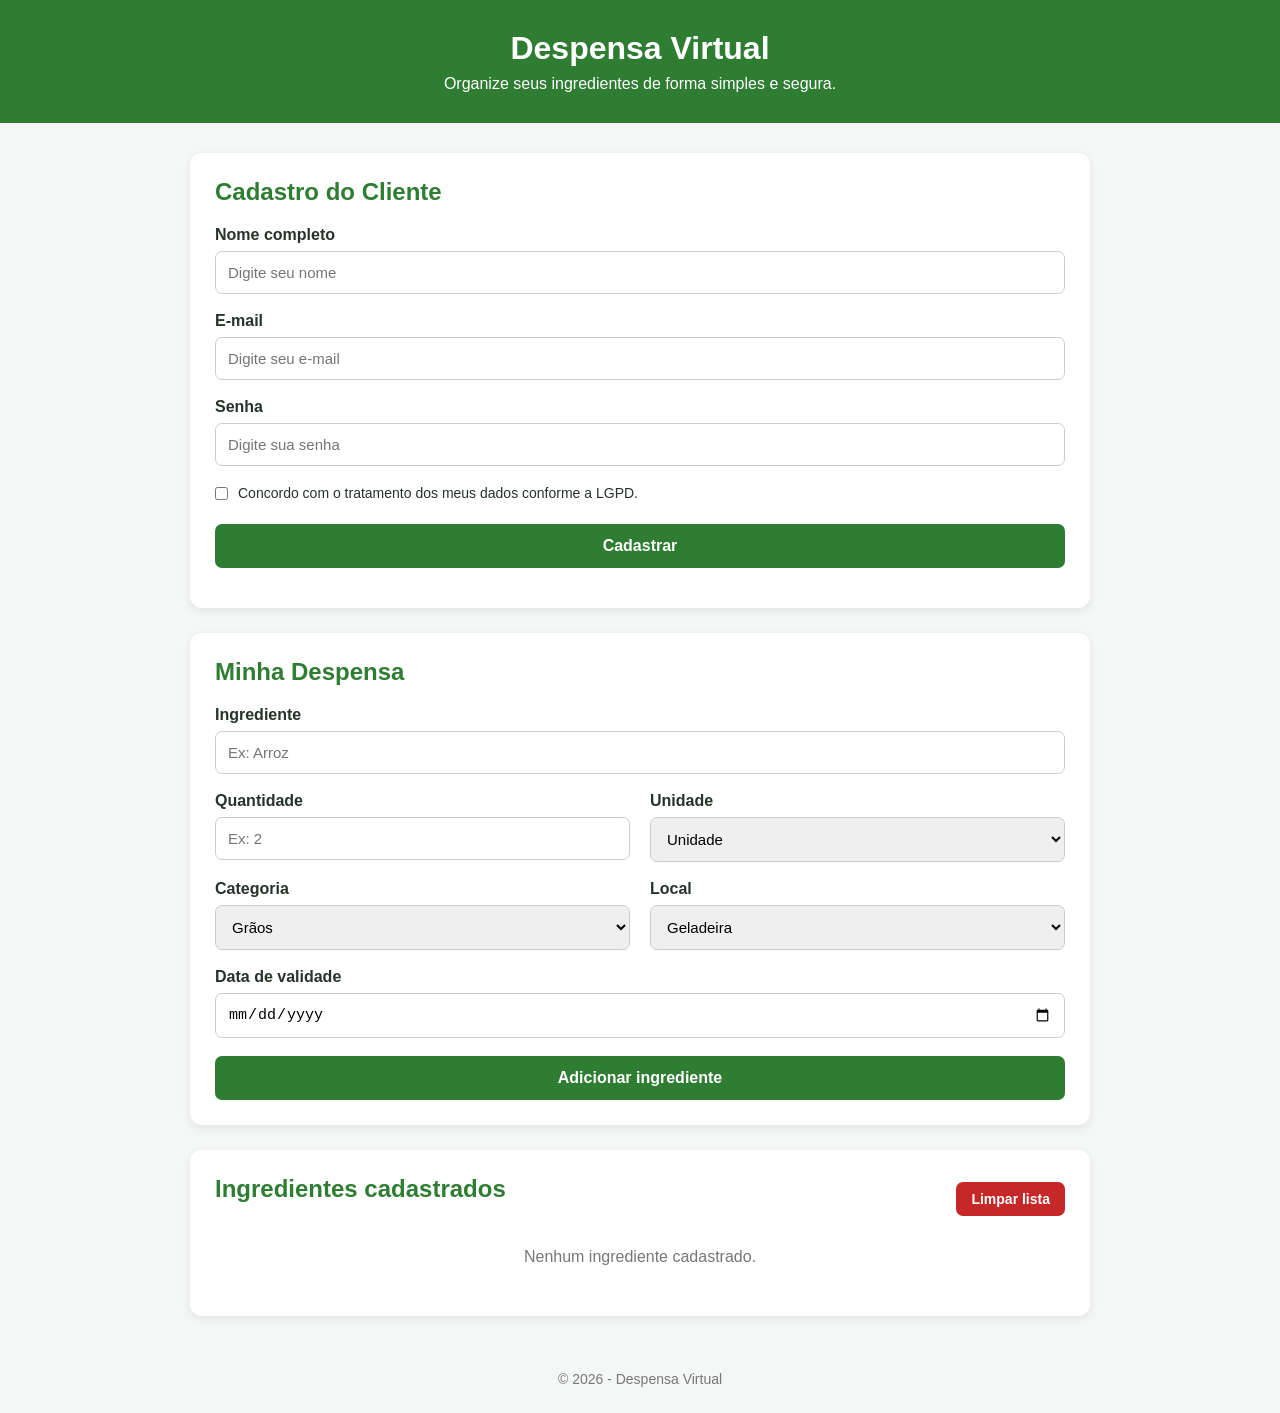
==== index.html @ aa0f0c04 "Essencial Receitas" ====
<!DOCTYPE html>
<html lang="en">
<head>
    <meta charset="UTF-8">
    <meta name="viewport" content="width=device-width, initial-scale=1.0">
    <title>Document</title>
    <link rel="stylesheet" href="/css/style.css">
</head>
<body>
     <header>
        <h1>Despensa Virtual</h1>
        <p>Organize seus ingredientes de forma simples e segura.</p>
    </header>

    <main>

        <!-- CADASTRO DO CLIENTE -->
        <section class="card">
            <h2>Cadastro do Cliente</h2>

            <form id="cadastroForm">

                <div class="campo">
                    <label for="nome">Nome completo</label>
                    <input
                        type="text"
                        id="nome"
                        placeholder="Digite seu nome"
                        required
                    >
                </div>

                <div class="campo">
                    <label for="email">E-mail</label>
                    <input
                        type="email"
                        id="email"
                        placeholder="Digite seu e-mail"
                        required
                    >
                </div>

                <div class="campo">
                    <label for="senha">Senha</label>
                    <input
                        type="password"
                        id="senha"
                        placeholder="Digite sua senha"
                        minlength="6"
                        required
                    >
                </div>

                <div class="lgpd">
                    <input type="checkbox" id="lgpd" required>

                    <label for="lgpd">
                        Concordo com o tratamento dos meus dados
                        conforme a LGPD.
                    </label>
                </div>

                <button type="submit">
                    Cadastrar
                </button>

            </form>

            <p id="mensagemCadastro"></p>
        </section>


        <!-- DESPENSA -->
        <section class="card">

            <h2>Minha Despensa</h2>

            <form id="ingredienteForm">

                <div class="campo">
                    <label for="ingrediente">Ingrediente</label>

                    <input
                        type="text"
                        id="ingrediente"
                        placeholder="Ex: Arroz"
                        required
                    >
                </div>

                <div class="linha">

                    <div class="campo">
                        <label for="quantidade">Quantidade</label>

                        <input
                            type="number"
                            id="quantidade"
                            min="1"
                            placeholder="Ex: 2"
                            required
                        >
                    </div>

                    <div class="campo">
                        <label for="unidade">Unidade</label>

                        <select id="unidade">
                            <option value="unidade">Unidade</option>
                            <option value="kg">Kg</option>
                            <option value="g">Gramas</option>
                            <option value="l">Litros</option>
                            <option value="ml">Ml</option>
                        </select>
                    </div>

                </div>


                <div class="linha">

                    <div class="campo">
                        <label for="categoria">Categoria</label>

                        <select id="categoria">

                            <option value="Grãos">
                                Grãos
                            </option>

                            <option value="Frutas">
                                Frutas
                            </option>

                            <option value="Verduras">
                                Verduras
                            </option>

                            <option value="Carnes">
                                Carnes
                            </option>

                            <option value="Laticínios">
                                Laticínios
                            </option>

                            <option value="Bebidas">
                                Bebidas
                            </option>

                            <option value="Outros">
                                Outros
                            </option>

                        </select>
                    </div>


                    <div class="campo">
                        <label for="local">Local</label>

                        <select id="local">

                            <option value="Geladeira">
                                Geladeira
                            </option>

                            <option value="Despensa">
                                Despensa
                            </option>

                            <option value="Freezer">
                                Freezer
                            </option>

                        </select>
                    </div>

                </div>


                <div class="campo">

                    <label for="validade">
                        Data de validade
                    </label>

                    <input
                        type="date"
                        id="validade"
                    >

                </div>


                <button type="submit">
                    Adicionar ingrediente
                </button>

            </form>

        </section>


        <!-- LISTA DE INGREDIENTES -->
        <section class="card">

            <div class="titulo-lista">

                <h2>
                    Ingredientes cadastrados
                </h2>

                <button
                    type="button"
                    id="limparLista"
                    class="btn-danger"
                >
                    Limpar lista
                </button>

            </div>


            <div id="listaIngredientes">

                <p class="vazio">
                    Nenhum ingrediente cadastrado.
                </p>

            </div>

        </section>

    </main>


    <footer>
        <p>
            © 2026 - Despensa Virtual
        </p>
    </footer>
    <script src="/js/script.js"></script>
</body>
</html>
---- css/style.css ----
/* RESET */

* {
    margin: 0;
    padding: 0;
    box-sizing: border-box;
}


/* CONFIGURAÇÕES GERAIS */

body {
    font-family: Arial, Helvetica, sans-serif;

    background-color: #f4f7f5;

    color: #26332b;

    min-height: 100vh;
}


/* CABEÇALHO */

header {
    background-color: #2e7d32;

    color: white;

    text-align: center;

    padding: 30px 20px;
}

header h1 {
    margin-bottom: 8px;

    font-size: 32px;
}

header p {
    font-size: 16px;
}


/* CONTEÚDO */

main {
    width: 90%;

    max-width: 900px;

    margin: 30px auto;
}


/* CARDS */

.card {
    background-color: white;

    border-radius: 12px;

    padding: 25px;

    margin-bottom: 25px;

    box-shadow: 0 3px 10px rgba(0, 0, 0, 0.08);
}

.card h2 {
    color: #2e7d32;

    margin-bottom: 20px;
}


/* FORMULÁRIOS */

.campo {
    display: flex;

    flex-direction: column;

    margin-bottom: 18px;
}

.campo label {
    font-weight: bold;

    margin-bottom: 7px;
}

.campo input,
.campo select {
    padding: 12px;

    border: 1px solid #ccc;

    border-radius: 7px;

    font-size: 15px;

    outline: none;
}

.campo input:focus,
.campo select:focus {
    border-color: #2e7d32;

    box-shadow: 0 0 0 2px rgba(46, 125, 50, 0.12);
}


/* LINHAS */

.linha {
    display: grid;

    grid-template-columns: 1fr 1fr;

    gap: 20px;
}


/* LGPD */

.lgpd {
    display: flex;

    align-items: flex-start;

    gap: 10px;

    margin-bottom: 20px;

    font-size: 14px;

    line-height: 1.4;
}

.lgpd input {
    margin-top: 3px;
}


/* BOTÕES */

button {
    width: 100%;

    padding: 13px;

    border: none;

    border-radius: 7px;

    background-color: #2e7d32;

    color: white;

    font-size: 16px;

    font-weight: bold;

    cursor: pointer;

    transition: 0.2s;
}

button:hover {
    background-color: #256628;
}


/* MENSAGEM */

#mensagemCadastro {
    margin-top: 15px;

    font-weight: bold;
}

.sucesso {
    color: #2e7d32;
}

.erro {
    color: #c62828;
}


/* TÍTULO DA LISTA */

.titulo-lista {
    display: flex;

    align-items: center;

    justify-content: space-between;

    gap: 20px;
}

.titulo-lista h2 {
    margin-bottom: 20px;
}


/* BOTÃO DE EXCLUSÃO */

.btn-danger {
    width: auto;

    padding: 9px 15px;

    background-color: #c62828;

    font-size: 14px;
}

.btn-danger:hover {
    background-color: #a51f1f;
}


/* ITEM DA DESPENSA */

.ingrediente {
    border: 1px solid #ddd;

    border-left: 5px solid #2e7d32;

    border-radius: 8px;

    padding: 16px;

    margin-bottom: 12px;

    background-color: #fafafa;
}

.ingrediente-topo {
    display: flex;

    justify-content: space-between;

    align-items: center;

    margin-bottom: 10px;
}

.ingrediente h3 {
    color: #2e7d32;
}

.ingrediente-info {
    display: grid;

    grid-template-columns: repeat(2, 1fr);

    gap: 8px;

    font-size: 14px;
}

.btn-excluir {
    width: auto;

    padding: 7px 12px;

    background-color: #e53935;

    font-size: 13px;
}

.btn-excluir:hover {
    background-color: #c62828;
}


/* LISTA VAZIA */

.vazio {
    text-align: center;

    color: #777;

    padding: 25px;
}


/* RODAPÉ */

footer {
    text-align: center;

    padding: 25px;

    color: #777;

    font-size: 14px;
}


/* RESPONSIVIDADE */

@media (max-width: 600px) {

    header h1 {
        font-size: 25px;
    }

    main {
        width: 95%;
    }

    .linha {
        grid-template-columns: 1fr;

        gap: 0;
    }

    .titulo-lista {
        flex-direction: column;

        align-items: stretch;
    }

    .titulo-lista h2 {
        margin-bottom: 10px;
    }

    .btn-danger {
        width: 100%;

        margin-bottom: 15px;
    }

    .ingrediente-topo {
        flex-direction: column;

        align-items: flex-start;

        gap: 10px;
    }

    .btn-excluir {
        width: 100%;
    }

    .ingrediente-info {
        grid-template-columns: 1fr;
    }
}
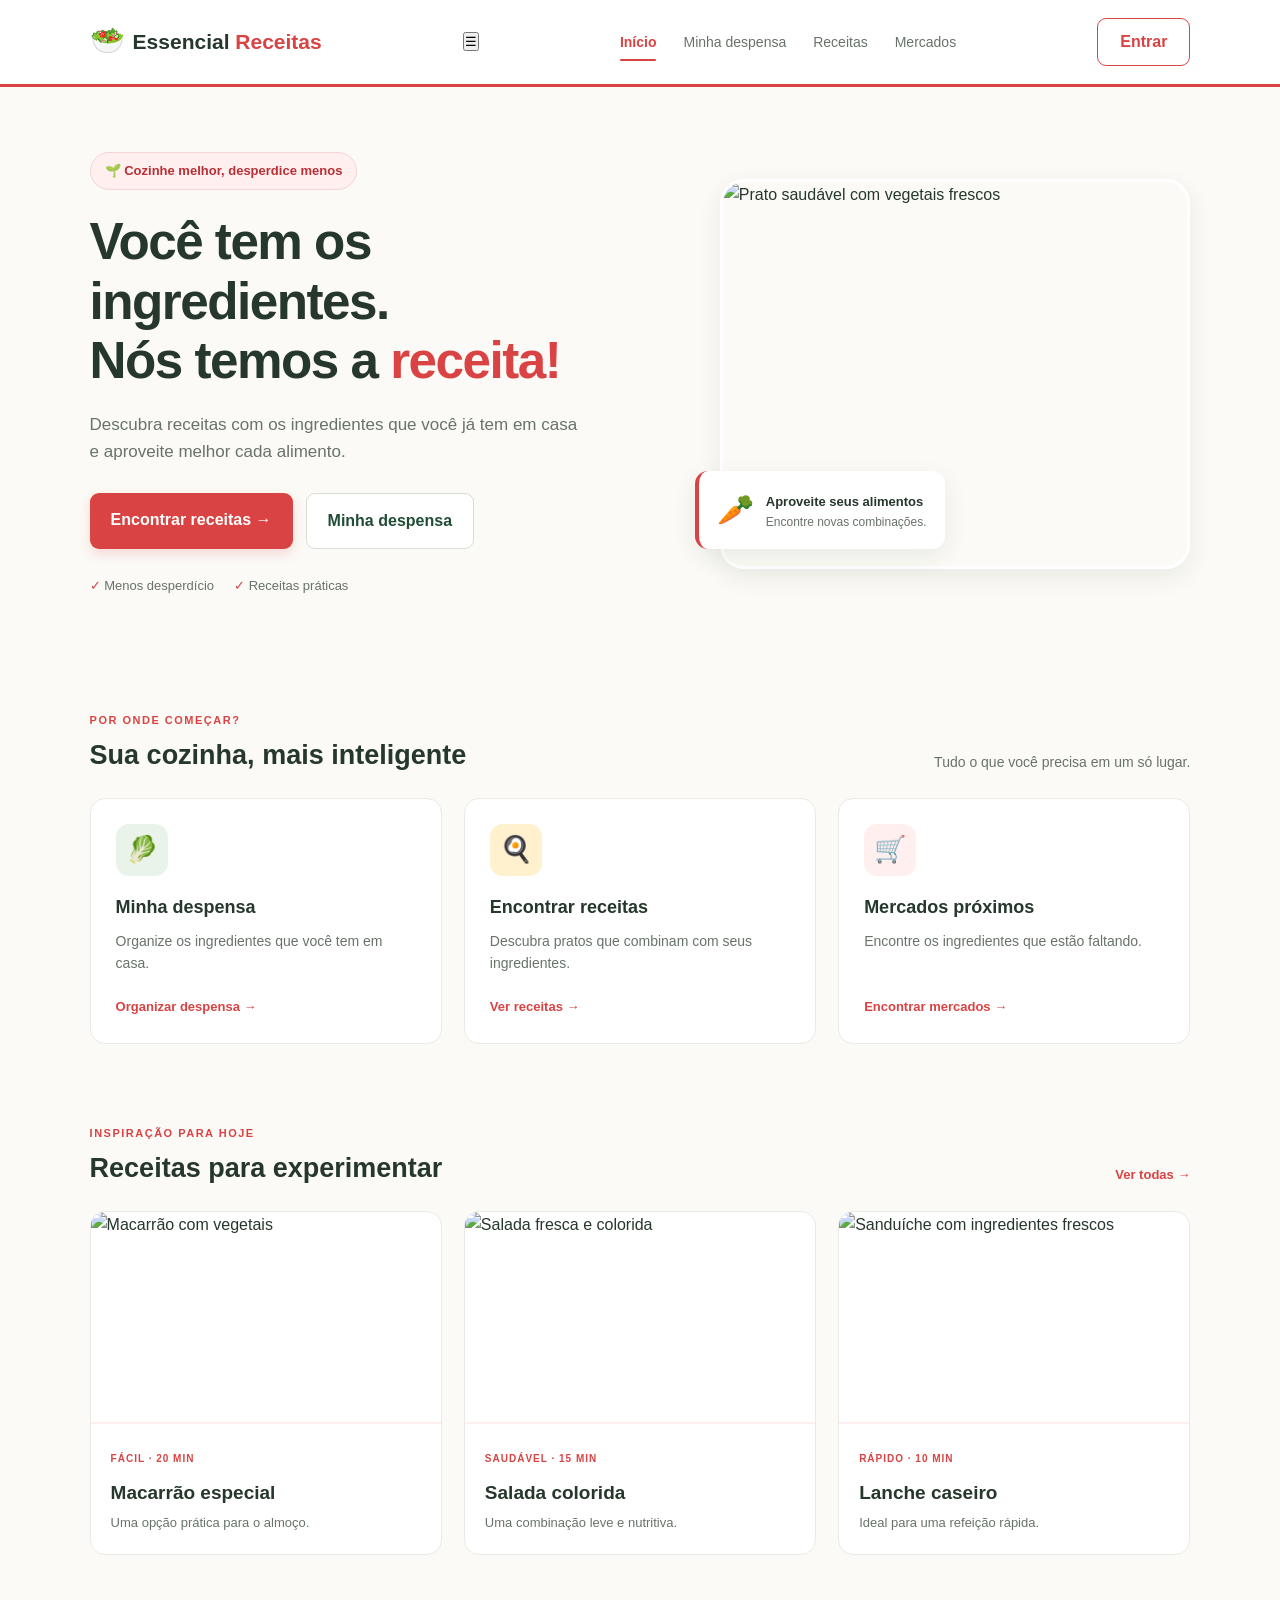
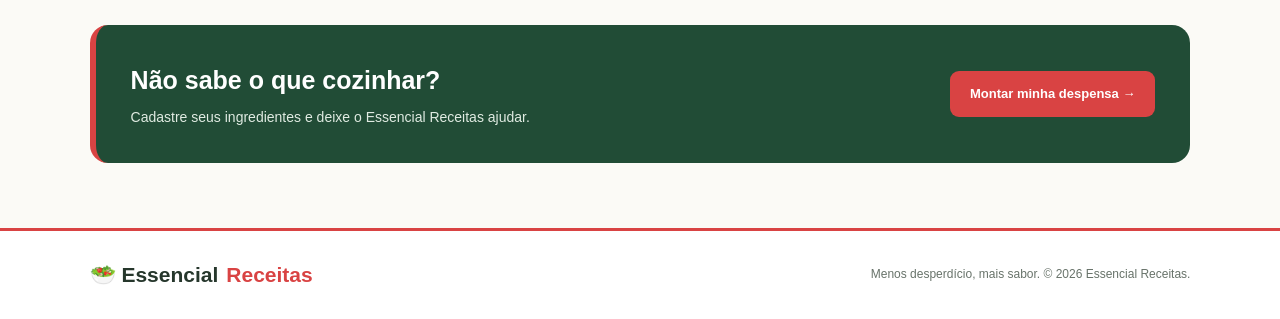
==== commit af91b5e1: "Telas essencial receitas" ====
--- a/index.html
+++ b/index.html
@@ -1,245 +1,183 @@
+
 <!DOCTYPE html>
-<html lang="en">
+<html lang="pt-BR">
 <head>
     <meta charset="UTF-8">
     <meta name="viewport" content="width=device-width, initial-scale=1.0">
-    <title>Document</title>
-    <link rel="stylesheet" href="/css/style.css">
+    <title>Essencial Receitas</title>
+    <link rel="stylesheet" href="css/style.css">
 </head>
+
 <body>
-     <header>
-        <h1>Despensa Virtual</h1>
-        <p>Organize seus ingredientes de forma simples e segura.</p>
+
+    <header class="cabecalho">
+        <a href="index.html" class="logo">
+            <span class="logo-icone">🥗</span>
+            <span>Essencial <strong>Receitas</strong></span>
+        </a>
+
+        <nav class="menu">
+            <a href="index.html" class="ativo">Início</a>
+            <a href="despensa.html">Minha despensa</a>
+            <a href="receitas.html">Receitas</a>
+            <a href="mercados.html">Mercados</a>
+        </nav>
+
+        <a href="login.html" class="botao-login">Entrar</a>
     </header>
 
     <main>
 
-        <!-- CADASTRO DO CLIENTE -->
-        <section class="card">
-            <h2>Cadastro do Cliente</h2>
+        <section class="hero">
+            <div class="hero-texto">
+                <span class="etiqueta">🌱 Cozinhe melhor, desperdice menos</span>
 
-            <form id="cadastroForm">
+                <h1>Você tem os ingredientes.<br>
+                    Nós temos a <span>receita!</span>
+                </h1>
 
-                <div class="campo">
-                    <label for="nome">Nome completo</label>
-                    <input
-                        type="text"
-                        id="nome"
-                        placeholder="Digite seu nome"
-                        required
-                    >
+                <p>
+                    Descubra receitas com os ingredientes que você já tem
+                    em casa e aproveite melhor cada alimento.
+                </p>
+
+                <div class="hero-botoes">
+                    <a href="receitas.html" class="botao-principal">
+                        Encontrar receitas →
+                    </a>
+
+                    <a href="despensa.html" class="botao-secundario">
+                        Minha despensa
+                    </a>
                 </div>
 
-                <div class="campo">
-                    <label for="email">E-mail</label>
-                    <input
-                        type="email"
-                        id="email"
-                        placeholder="Digite seu e-mail"
-                        required
-                    >
+                <div class="beneficios">
+                    <span>✓ Menos desperdício</span>
+                    <span>✓ Receitas práticas</span>
                 </div>
+            </div>
 
-                <div class="campo">
-                    <label for="senha">Senha</label>
-                    <input
-                        type="password"
-                        id="senha"
-                        placeholder="Digite sua senha"
-                        minlength="6"
-                        required
-                    >
+            <div class="hero-imagem">
+                <img
+                    src="https://images.unsplash.com/photo-1547592180-85f173990554?auto=format&fit=crop&w=900&q=85"
+                    alt="Prato saudável com vegetais frescos"
+                >
+
+                <div class="cartao-dica">
+                    <span>🥕</span>
+                    <div>
+                        <strong>Aproveite seus alimentos</strong>
+                        <p>Encontre novas combinações.</p>
+                    </div>
                 </div>
-
-                <div class="lgpd">
-                    <input type="checkbox" id="lgpd" required>
-
-                    <label for="lgpd">
-                        Concordo com o tratamento dos meus dados
-                        conforme a LGPD.
-                    </label>
-                </div>
-
-                <button type="submit">
-                    Cadastrar
-                </button>
-
-            </form>
-
-            <p id="mensagemCadastro"></p>
+            </div>
         </section>
 
+        <section class="atalhos">
+            <div class="titulo-secao">
+                <div>
+                    <span class="subtitulo">POR ONDE COMEÇAR?</span>
+                    <h2>Sua cozinha, mais inteligente</h2>
+                </div>
+                <p>Tudo o que você precisa em um só lugar.</p>
+            </div>
 
-        <!-- DESPENSA -->
-        <section class="card">
+            <div class="grade-atalhos">
 
-            <h2>Minha Despensa</h2>
+                <a href="despensa.html" class="card-atalho">
+                    <div class="icone icone-verde">🥬</div>
+                    <h3>Minha despensa</h3>
+                    <p>Organize os ingredientes que você tem em casa.</p>
+                    <span class="link-card">Organizar despensa →</span>
+                </a>
 
-            <form id="ingredienteForm">
+                <a href="receitas.html" class="card-atalho">
+                    <div class="icone icone-amarelo">🍳</div>
+                    <h3>Encontrar receitas</h3>
+                    <p>Descubra pratos que combinam com seus ingredientes.</p>
+                    <span class="link-card">Ver receitas →</span>
+                </a>
 
-                <div class="campo">
-                    <label for="ingrediente">Ingrediente</label>
+                <a href="mercados.html" class="card-atalho">
+                    <div class="icone icone-rosa">🛒</div>
+                    <h3>Mercados próximos</h3>
+                    <p>Encontre os ingredientes que estão faltando.</p>
+                    <span class="link-card">Encontrar mercados →</span>
+                </a>
 
-                    <input
-                        type="text"
-                        id="ingrediente"
-                        placeholder="Ex: Arroz"
-                        required
-                    >
-                </div>
-
-                <div class="linha">
-
-                    <div class="campo">
-                        <label for="quantidade">Quantidade</label>
-
-                        <input
-                            type="number"
-                            id="quantidade"
-                            min="1"
-                            placeholder="Ex: 2"
-                            required
-                        >
-                    </div>
-
-                    <div class="campo">
-                        <label for="unidade">Unidade</label>
-
-                        <select id="unidade">
-                            <option value="unidade">Unidade</option>
-                            <option value="kg">Kg</option>
-                            <option value="g">Gramas</option>
-                            <option value="l">Litros</option>
-                            <option value="ml">Ml</option>
-                        </select>
-                    </div>
-
-                </div>
-
-
-                <div class="linha">
-
-                    <div class="campo">
-                        <label for="categoria">Categoria</label>
-
-                        <select id="categoria">
-
-                            <option value="Grãos">
-                                Grãos
-                            </option>
-
-                            <option value="Frutas">
-                                Frutas
-                            </option>
-
-                            <option value="Verduras">
-                                Verduras
-                            </option>
-
-                            <option value="Carnes">
-                                Carnes
-                            </option>
-
-                            <option value="Laticínios">
-                                Laticínios
-                            </option>
-
-                            <option value="Bebidas">
-                                Bebidas
-                            </option>
-
-                            <option value="Outros">
-                                Outros
-                            </option>
-
-                        </select>
-                    </div>
-
-
-                    <div class="campo">
-                        <label for="local">Local</label>
-
-                        <select id="local">
-
-                            <option value="Geladeira">
-                                Geladeira
-                            </option>
-
-                            <option value="Despensa">
-                                Despensa
-                            </option>
-
-                            <option value="Freezer">
-                                Freezer
-                            </option>
-
-                        </select>
-                    </div>
-
-                </div>
-
-
-                <div class="campo">
-
-                    <label for="validade">
-                        Data de validade
-                    </label>
-
-                    <input
-                        type="date"
-                        id="validade"
-                    >
-
-                </div>
-
-
-                <button type="submit">
-                    Adicionar ingrediente
-                </button>
-
-            </form>
-
+            </div>
         </section>
 
+        <section class="receitas">
+            <div class="titulo-secao">
+                <div>
+                    <span class="subtitulo">INSPIRAÇÃO PARA HOJE</span>
+                    <h2>Receitas para experimentar</h2>
+                </div>
+                <a href="receitas.html" class="ver-todas">
+                    Ver todas →
+                </a>
+            </div>
 
-        <!-- LISTA DE INGREDIENTES -->
-        <section class="card">
+            <div class="grade-receitas">
 
-            <div class="titulo-lista">
+                <article class="card-receita">
+                    <img
+                        src="https://images.unsplash.com/photo-1473093295043-cdd812d0e601?auto=format&fit=crop&w=600&q=80"
+                        alt="Macarrão com vegetais"
+                    >
+                    <div class="receita-info">
+                        <span class="categoria">FÁCIL · 20 MIN</span>
+                        <h3>Macarrão especial</h3>
+                        <p>Uma opção prática para o almoço.</p>
+                    </div>
+                </article>
 
-                <h2>
-                    Ingredientes cadastrados
-                </h2>
+                <article class="card-receita">
+                    <img
+                        src="https://images.unsplash.com/photo-1546069901-ba9599a7e63c?auto=format&fit=crop&w=600&q=80"
+                        alt="Salada fresca e colorida"
+                    >
+                    <div class="receita-info">
+                        <span class="categoria">SAUDÁVEL · 15 MIN</span>
+                        <h3>Salada colorida</h3>
+                        <p>Uma combinação leve e nutritiva.</p>
+                    </div>
+                </article>
 
-                <button
-                    type="button"
-                    id="limparLista"
-                    class="btn-danger"
-                >
-                    Limpar lista
-                </button>
+                <article class="card-receita">
+                    <img
+                        src="https://images.unsplash.com/photo-1525351484163-7529414344d8?auto=format&fit=crop&w=600&q=80"
+                        alt="Sanduíche com ingredientes frescos"
+                    >
+                    <div class="receita-info">
+                        <span class="categoria">RÁPIDO · 10 MIN</span>
+                        <h3>Lanche caseiro</h3>
+                        <p>Ideal para uma refeição rápida.</p>
+                    </div>
+                </article>
 
             </div>
+        </section>
 
-
-            <div id="listaIngredientes">
-
-                <p class="vazio">
-                    Nenhum ingrediente cadastrado.
-                </p>
-
+        <section class="chamada">
+            <div>
+                <h2>Não sabe o que cozinhar?</h2>
+                <p>Cadastre seus ingredientes e deixe o Essencial Receitas ajudar.</p>
             </div>
-
+            <a href="despensa.html" class="botao-chamada">
+                Montar minha despensa →
+            </a>
         </section>
 
     </main>
 
-
-    <footer>
-        <p>
-            © 2026 - Despensa Virtual
-        </p>
+    <footer class="rodape">
+        <a href="index.html" class="logo">
+            🥗 Essencial <strong>Receitas</strong>
+        </a>
+        <p>Menos desperdício, mais sabor. © 2026 Essencial Receitas.</p>
     </footer>
-    <script src="/js/script.js"></script>
+    <script src="js/script.js"></script>
 </body>
-</html>+</html>
--- a/css/style.css
+++ b/css/style.css
@@ -1,4 +1,10 @@
-/* RESET */
+
+/* ========================================
+   ESSENCIAL RECEITAS
+   Tema: Verde + Vermelho
+   ======================================== */
+
+/* 1. CONFIGURAÇÕES GERAIS */
 
 * {
     margin: 0;
@@ -6,350 +12,620 @@
     box-sizing: border-box;
 }
 
-
-/* CONFIGURAÇÕES GERAIS */
+:root {
+    --verde: #347653;
+    --verde-escuro: #214c36;
+    --verde-claro: #eaf3e9;
+
+    --vermelho: #d94343;
+    --vermelho-escuro: #b92f36;
+    --vermelho-claro: #fff0ef;
+
+    --fundo: #fbfaf6;
+    --texto: #26372c;
+    --texto-suave: #68736a;
+    --branco: #ffffff;
+
+    --borda: #e9ece5;
+    --sombra: 0 8px 25px rgba(38, 55, 44, 0.08);
+}
+
+html {
+    scroll-behavior: smooth;
+}
 
 body {
     font-family: Arial, Helvetica, sans-serif;
-
-    background-color: #f4f7f5;
-
-    color: #26332b;
-
-    min-height: 100vh;
-}
-
-
-/* CABEÇALHO */
-
-header {
-    background-color: #2e7d32;
-
-    color: white;
-
-    text-align: center;
-
-    padding: 30px 20px;
-}
-
-header h1 {
+    background: var(--fundo);
+    color: var(--texto);
+    line-height: 1.6;
+}
+
+a {
+    text-decoration: none;
+    color: inherit;
+}
+
+img {
+    display: block;
+    width: 100%;
+    object-fit: cover;
+}
+
+button {
+    font-family: inherit;
+    cursor: pointer;
+}
+
+/* 2. CABEÇALHO */
+
+.cabecalho {
+    min-height: 82px;
+    padding: 18px 7%;
+    display: flex;
+    justify-content: space-between;
+    align-items: center;
+    gap: 24px;
+    background: var(--branco);
+    border-bottom: 3px solid var(--vermelho);
+}
+
+.logo {
+    display: flex;
+    align-items: center;
+    gap: 8px;
+    font-size: 21px;
+    font-weight: 600;
+    white-space: nowrap;
+}
+
+.logo strong {
+    color: var(--vermelho);
+}
+
+.logo-icone {
+    font-size: 28px;
+}
+
+.menu {
+    display: flex;
+    align-items: center;
+    gap: 27px;
+}
+
+.menu a {
+    position: relative;
+    font-size: 14px;
+    color: var(--texto-suave);
+    transition: color 0.2s;
+}
+
+.menu a:hover,
+.menu a.ativo {
+    color: var(--vermelho);
+    font-weight: bold;
+}
+
+.menu a.ativo::after {
+    content: "";
+    position: absolute;
+    bottom: -8px;
+    left: 0;
+    width: 100%;
+    height: 2px;
+    background: var(--vermelho);
+    border-radius: 2px;
+}
+
+.botao-login {
+    padding: 10px 22px;
+    border: 1px solid var(--vermelho);
+    color: var(--vermelho);
+    border-radius: 9px;
+    font-weight: bold;
+    white-space: nowrap;
+    transition: 0.2s;
+}
+
+.botao-login:hover {
+    background: var(--vermelho-claro);
+    transform: translateY(-2px);
+}
+
+/* 3. APRESENTAÇÃO PRINCIPAL */
+
+.hero {
+    padding: 65px 7% 75px;
+    display: grid;
+    grid-template-columns: 1.1fr 0.9fr;
+    align-items: center;
+    gap: 55px;
+}
+
+.hero-texto {
+    max-width: 600px;
+}
+
+.etiqueta {
+    display: inline-block;
+    padding: 8px 14px;
+    background: var(--vermelho-claro);
+    color: var(--vermelho-escuro);
+    border: 1px solid #f5d4d1;
+    border-radius: 30px;
+    font-size: 13px;
+    font-weight: bold;
+    margin-bottom: 22px;
+}
+
+.hero h1 {
+    font-size: clamp(34px, 4vw, 52px);
+    line-height: 1.16;
+    letter-spacing: -1.5px;
+    margin-bottom: 20px;
+}
+
+.hero h1 span {
+    color: var(--vermelho);
+}
+
+.hero-texto > p {
+    color: var(--texto-suave);
+    font-size: 17px;
+    max-width: 490px;
+    margin-bottom: 28px;
+}
+
+.hero-botoes {
+    display: flex;
+    gap: 13px;
+    flex-wrap: wrap;
+}
+
+.botao-principal,
+.botao-secundario {
+    display: inline-block;
+    padding: 14px 21px;
+    border-radius: 9px;
+    font-weight: bold;
+    transition: transform 0.2s, background 0.2s;
+}
+
+.botao-principal {
+    background: var(--vermelho);
+    color: var(--branco);
+    box-shadow: 0 5px 12px rgba(217, 67, 67, 0.18);
+}
+
+.botao-principal:hover {
+    background: var(--vermelho-escuro);
+    transform: translateY(-2px);
+}
+
+.botao-secundario {
+    border: 1px solid #d7ded4;
+    background: var(--branco);
+    color: var(--verde-escuro);
+}
+
+.botao-secundario:hover {
+    background: var(--verde-claro);
+    border-color: var(--verde);
+}
+
+.beneficios {
+    display: flex;
+    flex-wrap: wrap;
+    gap: 20px;
+    margin-top: 27px;
+    color: var(--texto-suave);
+    font-size: 13px;
+}
+
+.beneficios span::first-letter {
+    color: var(--vermelho);
+}
+
+/* 4. IMAGEM PRINCIPAL */
+
+.hero-imagem {
+    position: relative;
+}
+
+.hero-imagem > img {
+    height: 390px;
+    border-radius: 24px;
+    border: 3px solid var(--branco);
+    box-shadow: var(--sombra);
+}
+
+.cartao-dica {
+    position: absolute;
+    bottom: 20px;
+    left: -25px;
+    display: flex;
+    align-items: center;
+    gap: 12px;
+    background: var(--branco);
+    padding: 15px 18px;
+    border-radius: 13px;
+    border-left: 4px solid var(--vermelho);
+    box-shadow: var(--sombra);
+}
+
+.cartao-dica > span {
+    font-size: 30px;
+}
+
+.cartao-dica strong {
+    font-size: 13px;
+}
+
+.cartao-dica p {
+    font-size: 12px;
+    color: var(--texto-suave);
+}
+
+/* 5. SEÇÕES E TÍTULOS */
+
+.atalhos,
+.receitas {
+    padding: 35px 7% 65px;
+}
+
+.titulo-secao {
+    display: flex;
+    justify-content: space-between;
+    align-items: end;
+    gap: 20px;
+    margin-bottom: 25px;
+}
+
+.subtitulo {
+    color: var(--vermelho);
+    font-size: 11px;
+    letter-spacing: 1.5px;
+    font-weight: bold;
+}
+
+.titulo-secao h2 {
+    font-size: 27px;
+    line-height: 1.3;
+    margin-top: 6px;
+}
+
+.titulo-secao > p {
+    color: var(--texto-suave);
+    font-size: 14px;
+}
+
+/* 6. CARDS DE ATALHO */
+
+.grade-atalhos {
+    display: grid;
+    grid-template-columns: repeat(3, minmax(0, 1fr));
+    gap: 22px;
+}
+
+.card-atalho {
+    background: var(--branco);
+    border: 1px solid var(--borda);
+    border-radius: 15px;
+    padding: 25px;
+    transition: transform 0.2s, box-shadow 0.2s,
+                border-color 0.2s;
+}
+
+.card-atalho:hover {
+    transform: translateY(-4px);
+    box-shadow: var(--sombra);
+    border-color: #edc4c1;
+}
+
+.icone {
+    width: 52px;
+    height: 52px;
+    border-radius: 13px;
+    display: grid;
+    place-items: center;
+    font-size: 26px;
+    margin-bottom: 17px;
+}
+
+.icone-verde {
+    background: var(--verde-claro);
+}
+
+.icone-amarelo {
+    background: #fff1ce;
+}
+
+.icone-rosa {
+    background: var(--vermelho-claro);
+}
+
+.card-atalho h3 {
+    font-size: 18px;
     margin-bottom: 8px;
-
-    font-size: 32px;
-}
-
-header p {
-    font-size: 16px;
-}
-
-
-/* CONTEÚDO */
-
-main {
-    width: 90%;
-
-    max-width: 900px;
-
-    margin: 30px auto;
-}
-
-
-/* CARDS */
-
-.card {
-    background-color: white;
-
-    border-radius: 12px;
-
-    padding: 25px;
-
-    margin-bottom: 25px;
-
-    box-shadow: 0 3px 10px rgba(0, 0, 0, 0.08);
-}
-
-.card h2 {
-    color: #2e7d32;
-
-    margin-bottom: 20px;
-}
-
-
-/* FORMULÁRIOS */
-
-.campo {
-    display: flex;
-
-    flex-direction: column;
-
-    margin-bottom: 18px;
-}
-
-.campo label {
-    font-weight: bold;
-
-    margin-bottom: 7px;
-}
-
-.campo input,
-.campo select {
-    padding: 12px;
-
-    border: 1px solid #ccc;
-
-    border-radius: 7px;
-
-    font-size: 15px;
-
-    outline: none;
-}
-
-.campo input:focus,
-.campo select:focus {
-    border-color: #2e7d32;
-
-    box-shadow: 0 0 0 2px rgba(46, 125, 50, 0.12);
-}
-
-
-/* LINHAS */
-
-.linha {
+}
+
+.card-atalho p {
+    font-size: 14px;
+    color: var(--texto-suave);
+    min-height: 48px;
+    margin-bottom: 15px;
+}
+
+.link-card {
+    color: var(--vermelho);
+    font-size: 13px;
+    font-weight: bold;
+}
+
+.link-card:hover {
+    color: var(--vermelho-escuro);
+}
+
+/* 7. CARDS DE RECEITAS */
+
+.receitas {
+    padding-top: 10px;
+}
+
+.ver-todas {
+    color: var(--vermelho);
+    font-size: 13px;
+    font-weight: bold;
+    white-space: nowrap;
+}
+
+.ver-todas:hover {
+    color: var(--vermelho-escuro);
+}
+
+.grade-receitas {
     display: grid;
-
-    grid-template-columns: 1fr 1fr;
-
+    grid-template-columns: repeat(3, minmax(0, 1fr));
+    gap: 22px;
+}
+
+.card-receita {
+    background: var(--branco);
+    border: 1px solid var(--borda);
+    border-radius: 15px;
+    overflow: hidden;
+    transition: transform 0.2s, box-shadow 0.2s;
+}
+
+.card-receita:hover {
+    transform: translateY(-4px);
+    box-shadow: var(--sombra);
+}
+
+.card-receita > img {
+    height: 210px;
+}
+
+.receita-info {
+    padding: 20px;
+    border-top: 2px solid var(--vermelho-claro);
+}
+
+.categoria {
+    font-size: 10px;
+    letter-spacing: 1px;
+    font-weight: bold;
+    color: var(--vermelho);
+}
+
+.receita-info h3 {
+    font-size: 19px;
+    margin: 8px 0 5px;
+}
+
+.receita-info p {
+    color: var(--texto-suave);
+    font-size: 13px;
+}
+
+/* 8. CHAMADA FINAL */
+
+.chamada {
+    margin: 5px 7% 65px;
+    padding: 35px;
+    border-radius: 18px;
+    background: var(--verde-escuro);
+    border-left: 6px solid var(--vermelho);
+    color: var(--branco);
+    display: flex;
+    justify-content: space-between;
+    align-items: center;
+    gap: 25px;
+}
+
+.chamada h2 {
+    font-size: 25px;
+    margin-bottom: 6px;
+}
+
+.chamada p {
+    font-size: 14px;
+    color: #e0ebe2;
+}
+
+.botao-chamada {
+    padding: 13px 20px;
+    border-radius: 9px;
+    background: var(--vermelho);
+    color: var(--branco);
+    font-size: 13px;
+    font-weight: bold;
+    white-space: nowrap;
+    transition: 0.2s;
+}
+
+.botao-chamada:hover {
+    background: var(--vermelho-escuro);
+    transform: translateY(-2px);
+}
+
+/* 9. RODAPÉ */
+
+.rodape {
+    padding: 27px 7%;
+    background: var(--branco);
+    border-top: 3px solid var(--vermelho);
+    display: flex;
+    justify-content: space-between;
+    align-items: center;
     gap: 20px;
 }
 
-
-/* LGPD */
-
-.lgpd {
-    display: flex;
-
-    align-items: flex-start;
-
-    gap: 10px;
-
-    margin-bottom: 20px;
-
-    font-size: 14px;
-
-    line-height: 1.4;
-}
-
-.lgpd input {
-    margin-top: 3px;
-}
-
-
-/* BOTÕES */
-
-button {
-    width: 100%;
-
-    padding: 13px;
-
-    border: none;
-
-    border-radius: 7px;
-
-    background-color: #2e7d32;
-
-    color: white;
-
-    font-size: 16px;
-
-    font-weight: bold;
-
-    cursor: pointer;
-
-    transition: 0.2s;
-}
-
-button:hover {
-    background-color: #256628;
-}
-
-
-/* MENSAGEM */
-
-#mensagemCadastro {
-    margin-top: 15px;
-
-    font-weight: bold;
-}
-
-.sucesso {
-    color: #2e7d32;
-}
-
-.erro {
-    color: #c62828;
-}
-
-
-/* TÍTULO DA LISTA */
-
-.titulo-lista {
-    display: flex;
-
-    align-items: center;
-
-    justify-content: space-between;
-
-    gap: 20px;
-}
-
-.titulo-lista h2 {
-    margin-bottom: 20px;
-}
-
-
-/* BOTÃO DE EXCLUSÃO */
-
-.btn-danger {
-    width: auto;
-
-    padding: 9px 15px;
-
-    background-color: #c62828;
-
-    font-size: 14px;
-}
-
-.btn-danger:hover {
-    background-color: #a51f1f;
-}
-
-
-/* ITEM DA DESPENSA */
-
-.ingrediente {
-    border: 1px solid #ddd;
-
-    border-left: 5px solid #2e7d32;
-
-    border-radius: 8px;
-
-    padding: 16px;
-
-    margin-bottom: 12px;
-
-    background-color: #fafafa;
-}
-
-.ingrediente-topo {
-    display: flex;
-
-    justify-content: space-between;
-
-    align-items: center;
-
-    margin-bottom: 10px;
-}
-
-.ingrediente h3 {
-    color: #2e7d32;
-}
-
-.ingrediente-info {
-    display: grid;
-
-    grid-template-columns: repeat(2, 1fr);
-
-    gap: 8px;
-
-    font-size: 14px;
-}
-
-.btn-excluir {
-    width: auto;
-
-    padding: 7px 12px;
-
-    background-color: #e53935;
-
-    font-size: 13px;
-}
-
-.btn-excluir:hover {
-    background-color: #c62828;
-}
-
-
-/* LISTA VAZIA */
-
-.vazio {
-    text-align: center;
-
-    color: #777;
-
-    padding: 25px;
-}
-
-
-/* RODAPÉ */
-
-footer {
-    text-align: center;
-
-    padding: 25px;
-
-    color: #777;
-
-    font-size: 14px;
-}
-
-
-/* RESPONSIVIDADE */
-
-@media (max-width: 600px) {
-
-    header h1 {
-        font-size: 25px;
-    }
-
-    main {
-        width: 95%;
-    }
-
-    .linha {
+.rodape p {
+    color: var(--texto-suave);
+    font-size: 12px;
+}
+
+/* 10. ACESSIBILIDADE E INTERAÇÃO */
+
+a:focus-visible {
+    outline: 3px solid var(--vermelho);
+    outline-offset: 4px;
+}
+
+::selection {
+    background: var(--vermelho);
+    color: var(--branco);
+}
+
+/* 11. TABLETS */
+
+@media (max-width: 1000px) {
+    .cabecalho {
+        flex-wrap: wrap;
+    }
+
+    .menu {
+        order: 3;
+        width: 100%;
+        justify-content: center;
+        flex-wrap: wrap;
+        gap: 18px;
+    }
+
+    .hero {
+        gap: 30px;
+    }
+
+    .hero-imagem > img {
+        height: 320px;
+    }
+
+    .cartao-dica {
+        left: -10px;
+    }
+}
+
+/* 12. CELULARES */
+
+@media (max-width: 650px) {
+    .cabecalho {
+        padding: 17px 5%;
+    }
+
+    .logo {
+        font-size: 18px;
+    }
+
+    .menu {
+        gap: 12px;
+    }
+
+    .menu a {
+        font-size: 12px;
+    }
+
+    .botao-login {
+        padding: 8px 13px;
+        font-size: 13px;
+    }
+
+    .hero {
         grid-template-columns: 1fr;
-
-        gap: 0;
-    }
-
-    .titulo-lista {
+        padding: 40px 5% 50px;
+        gap: 35px;
+    }
+
+    .hero h1 {
+        font-size: 37px;
+    }
+
+    .hero-texto > p {
+        font-size: 15px;
+    }
+
+    .hero-imagem > img {
+        height: 270px;
+    }
+
+    .cartao-dica {
+        left: 10px;
+        bottom: 12px;
+    }
+
+    .atalhos,
+    .receitas {
+        padding: 25px 5% 45px;
+    }
+
+    .titulo-secao {
+        align-items: start;
         flex-direction: column;
-
-        align-items: stretch;
-    }
-
-    .titulo-lista h2 {
-        margin-bottom: 10px;
-    }
-
-    .btn-danger {
-        width: 100%;
-
-        margin-bottom: 15px;
-    }
-
-    .ingrediente-topo {
+    }
+
+    .titulo-secao h2 {
+        font-size: 24px;
+    }
+
+    .grade-atalhos,
+    .grade-receitas {
+        grid-template-columns: 1fr;
+    }
+
+    .card-atalho p {
+        min-height: auto;
+    }
+
+    .card-receita > img {
+        height: 230px;
+    }
+
+    .chamada {
+        margin: 0 5% 40px;
+        padding: 25px;
         flex-direction: column;
-
-        align-items: flex-start;
-
-        gap: 10px;
-    }
-
-    .btn-excluir {
-        width: 100%;
-    }
-
-    .ingrediente-info {
-        grid-template-columns: 1fr;
-    }
-}
+        align-items: start;
+    }
+
+    .chamada h2 {
+        font-size: 22px;
+    }
+
+    .rodape {
+        padding: 25px 5%;
+        flex-direction: column;
+        align-items: start;
+    }
+}
+
+/* 13. REDUZIR ANIMAÇÕES SE PREFERIDO */
+
+@media (prefers-reduced-motion: reduce) {
+    *,
+    *::before,
+    *::after {
+        scroll-behavior: auto !important;
+        transition-duration: 0.01ms !important;
+        animation-duration: 0.01ms !important;
+    }
+}
